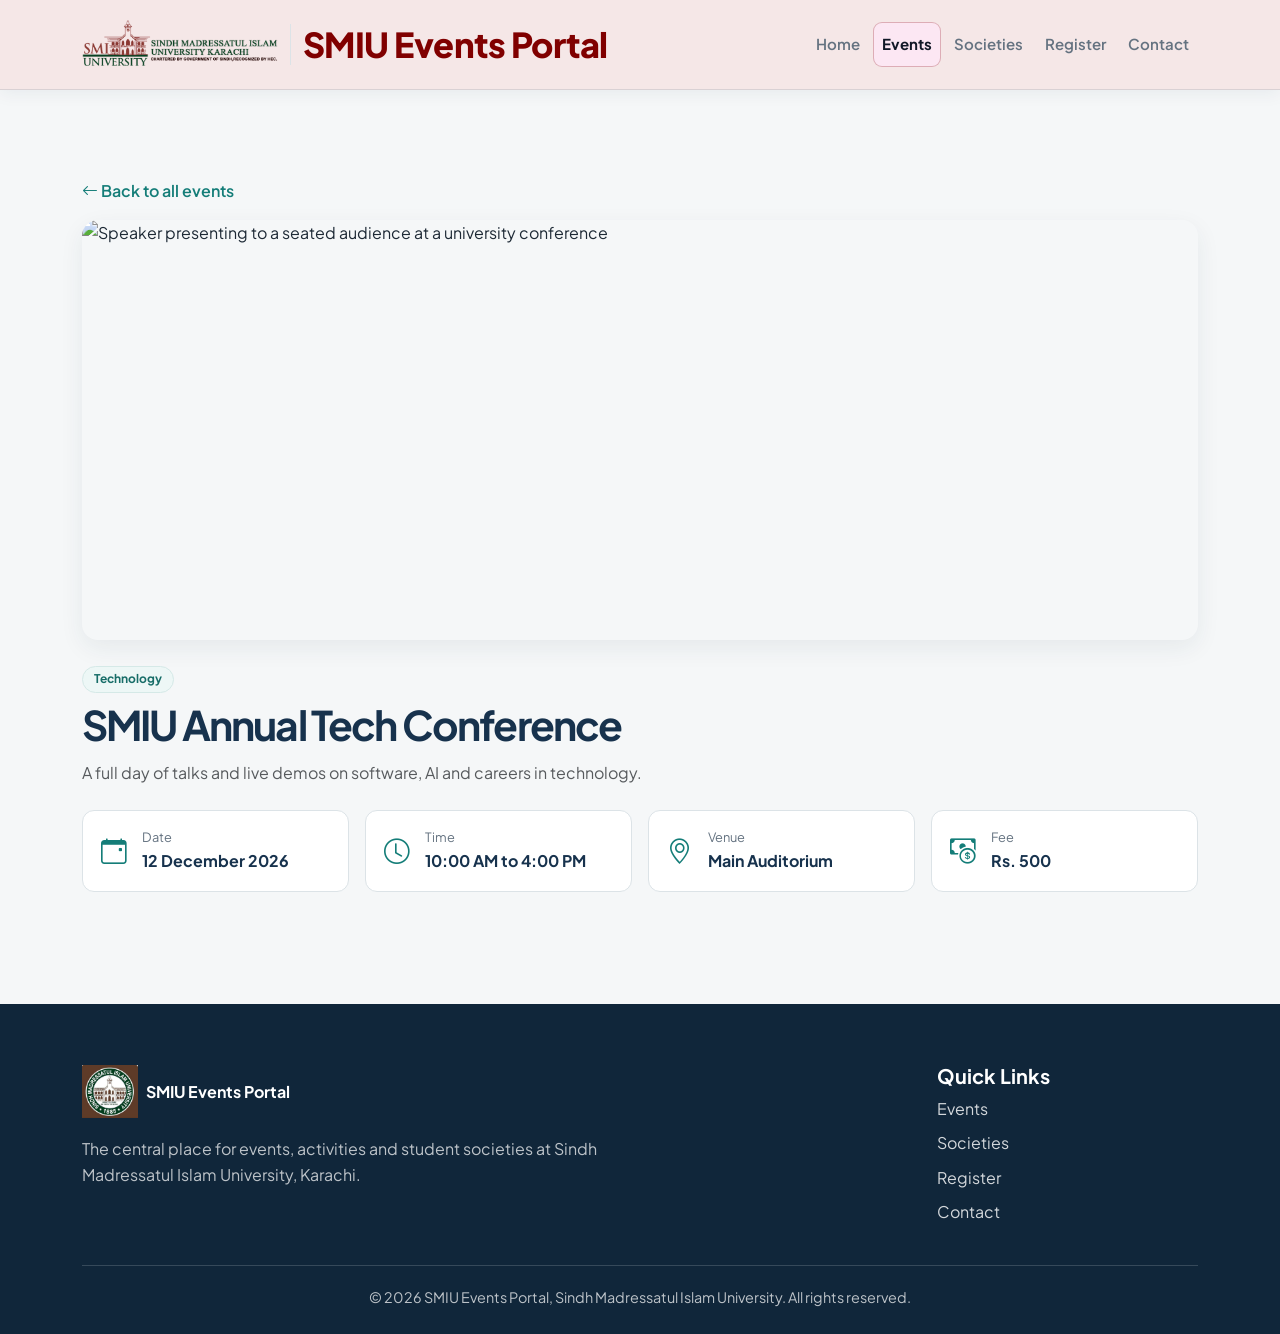
==== event-details.html @ 09c9e98c "Create event details page layout" ====
<!DOCTYPE html>
<html lang="en">
<head>
  <meta charset="UTF-8">
  <meta name="viewport" content="width=device-width, initial-scale=1">
  <meta name="description" content="Event details, schedule, speakers and registration for the SMIU Annual Tech Conference.">
  <title>SMIU Events Portal | Event Details</title>

  <link rel="preconnect" href="https://fonts.googleapis.com">
  <link rel="preconnect" href="https://fonts.gstatic.com" crossorigin>
  <link href="https://fonts.googleapis.com/css2?family=Plus+Jakarta+Sans:wght@400;500;600;700;800&display=swap" rel="stylesheet">
  <link href="https://cdn.jsdelivr.net/npm/bootstrap@5.3.3/dist/css/bootstrap.min.css" rel="stylesheet">
  <link href="https://cdn.jsdelivr.net/npm/bootstrap-icons@1.11.3/font/bootstrap-icons.min.css" rel="stylesheet">
  <link href="CSS/style.css" rel="stylesheet">
</head>
<body class="smiu-body">

  <!-- COMMON NAVBAR -->
  <header>
    <nav class="navbar navbar-expand-lg site-navbar sticky-top" aria-label="Main navigation">
      <div class="container">
        <a class="navbar-brand site-navbar__brand d-flex align-items-center gap-2" href="index.html">
          <img src="Images/smiu-logo.png" alt="SMIU Logo" class="site-navbar__logo"
               onerror="this.style.display='none'; this.nextElementSibling.style.display='inline-block';">
          <i class="bi bi-mortarboard-fill fs-3 text-primary" style="display:none;" aria-hidden="true"></i>
          <span class="site-navbar__brand-text">SMIU Events Portal</span>
        </a>
        <button class="navbar-toggler" type="button" data-bs-toggle="collapse" data-bs-target="#mainNav"
                aria-controls="mainNav" aria-expanded="false" aria-label="Toggle navigation menu">
          <span class="navbar-toggler-icon"></span>
        </button>
        <div class="collapse navbar-collapse" id="mainNav">
          <ul class="navbar-nav ms-auto mb-2 mb-lg-0 align-items-lg-center gap-lg-1">
            <li class="nav-item"><a class="nav-link" href="index.html">Home</a></li>
            <li class="nav-item"><a class="nav-link active" aria-current="page" href="events.html">Events</a></li>
            <li class="nav-item"><a class="nav-link" href="societies.html">Societies</a></li>
            <li class="nav-item"><a class="nav-link" href="register.html">Register</a></li>
            <li class="nav-item"><a class="nav-link" href="contact.html">Contact</a></li>
          </ul>
        </div>
      </div>
    </nav>
  </header>

  <main id="main-content">
    <section class="home-section" aria-labelledby="event-title">
      <div class="container">

        <!-- Back link -->
        <a href="events.html" class="ev-back-link mb-3 d-inline-block"><i class="bi bi-arrow-left" aria-hidden="true"></i> Back to all events</a>

        <!-- Event banner image -->
        <img src="https://images.unsplash.com/photo-1540575467063-178a50c2df87?auto=format&fit=crop&w=1400&q=70"
             class="ev-banner mb-4" alt="Speaker presenting to a seated audience at a university conference">

        <span class="badge smiu-event-badge mb-2">Technology</span>
        <h1 id="event-title" class="smiu-section-title">SMIU Annual Tech Conference</h1>
        <p class="text-muted mb-4">A full day of talks and live demos on software, AI and careers in technology.</p>

        <!-- Date, time, venue, fee -->
        <div class="row g-3 mb-4">
          <div class="col-12 col-sm-6 col-lg-3">
            <div class="ev-info-box">
              <i class="bi bi-calendar-event" aria-hidden="true"></i>
              <div><span class="ev-info-box__label">Date</span><strong>12 December 2026</strong></div>
            </div>
          </div>
          <div class="col-12 col-sm-6 col-lg-3">
            <div class="ev-info-box">
              <i class="bi bi-clock" aria-hidden="true"></i>
              <div><span class="ev-info-box__label">Time</span><strong>10:00 AM to 4:00 PM</strong></div>
            </div>
          </div>
          <div class="col-12 col-sm-6 col-lg-3">
            <div class="ev-info-box">
              <i class="bi bi-geo-alt" aria-hidden="true"></i>
              <div><span class="ev-info-box__label">Venue</span><strong>Main Auditorium</strong></div>
            </div>
          </div>
          <div class="col-12 col-sm-6 col-lg-3">
            <div class="ev-info-box">
              <i class="bi bi-cash-coin" aria-hidden="true"></i>
              <div><span class="ev-info-box__label">Fee</span><strong>Rs. 500</strong></div>
            </div>
          </div>
        </div>

        <!-- ACCORDION WILL BE ADDED HERE (Step 5) -->

        <!-- REGISTER BUTTON AND MODAL WILL BE ADDED HERE (Step 6) -->

      </div>
    </section>
  </main>

  <!-- FOOTER -->
  <footer class="site-footer">
    <div class="container">
      <div class="row g-4">
        <div class="col-12 col-md-7 col-lg-6">
          <p class="footer-brand d-flex align-items-center gap-2">
            <img src="Images/SMIU_Logo2.jpg" alt="SMIU Logo" class="site-footer__logo"
                 onerror="this.style.display='none';">
            <span>SMIU Events Portal</span>
          </p>
          <p>The central place for events, activities and student societies at Sindh Madressatul Islam University, Karachi.</p>
        </div>
        <div class="col-12 col-md-5 col-lg-3 ms-lg-auto">
          <h5>Quick Links</h5>
          <ul class="list-unstyled">
            <li class="mb-2"><a href="events.html">Events</a></li>
            <li class="mb-2"><a href="societies.html">Societies</a></li>
            <li class="mb-2"><a href="register.html">Register</a></li>
            <li class="mb-2"><a href="contact.html">Contact</a></li>
          </ul>
        </div>
      </div>
      <p class="footer-bottom mb-0">&copy; 2026 SMIU Events Portal, Sindh Madressatul Islam University. All rights reserved.</p>
    </div>
  </footer>

  <script src="https://cdn.jsdelivr.net/npm/bootstrap@5.3.3/dist/js/bootstrap.bundle.min.js"></script>
</body>
</html>
---- CSS/style.css ----
:root {
  color-scheme: light;
  --primary: #17324d;
  --primary-deep: #10263a;
  --accent: #147d78;
  --accent-hover: #106762;
  --background: #f5f7f8;
  --surface: #ffffff;
  --surface-tint: #eef3f4;
  --text: #1d2935;
  --muted: #647280;
  --border: #dce3e7;
  --shadow: 0 8px 24px rgba(23, 50, 77, 0.07);
  --radius: 16px;
}

body {
  background: var(--background);
  color: var(--text);
  font-family: "Plus Jakarta Sans", sans-serif;
  line-height: 1.65;
}

a {
  text-decoration: none;
}

img {
  max-width: 100%;
}

a:focus-visible,
button:focus-visible {
  outline: 3px solid #65c4bd;
  outline-offset: 3px;
}

/* Navigation */

.site-navbar {
  padding: 0.4rem 0;
  border-bottom: 1px solid rgba(23, 50, 77, 0.12);
  background: rgb(245, 231, 231);
  box-shadow: 0 4px 16px rgba(23, 50, 77, 0.06);
  backdrop-filter: blur(14px);
}

.site-navbar__logo {
  width: auto;
  max-width: 200px;
  height: 66px;
  flex: 0 0 auto;
  object-fit: contain;
}

.site-navbar .navbar-brand {
  display: inline-flex;
  align-items: center;
  gap: 0.75rem;
  margin-right: 1.5rem;
  color: var(--primary);
  font-weight: 700;
  font-size: 1.04rem;
  letter-spacing: -0.035em;
  line-height: 1.25;
}

.site-navbar__brand > .bi {
  width: 56px;
  height: 56px;
  flex: 0 0 56px;
  border-radius: 12px;
  background: var(--surface-tint);
  line-height: 56px;
  text-align: center;
}

.site-navbar .navbar-toggler {
  padding: 0.45rem 0.6rem;
  border-color: var(--border);
  border-radius: 9px;
  background: var(--surface);
}

.site-navbar .navbar-toggler:focus {
  box-shadow: none;
}
.site-navbar__brand-text {
  align-self: center;
  font-size: 2.15rem;
  font-weight: 800;
  letter-spacing: -0.015em;
  line-height: 1.2;
  padding-left: 12px;
  border-left: 1.5px solid var(--border);
  color: maroon;
}

@media (max-width: 768px) {
  .site-navbar__brand-text {
    font-size: 1.35rem;
  }
}
.site-navbar .nav-link {
  display: flex;
  min-height: 42px;
  align-items: center;
  padding: 0.55rem 0.9rem;
  border: 1px solid transparent;
  border-radius: 9px;
  color: var(--muted);
  font-size: 0.94rem;
  font-weight: 600;
  transition: color 160ms ease, background-color 160ms ease, border-color 160ms ease;
}

.site-navbar .nav-link:hover {
  border-color: rgba(23, 50, 77, 0.08);
  background: rgba(23, 50, 77, 0.045);
  color: var(--primary);
}
.site-navbar .nav-link.active {
  background: #FCE7F3;
  border: 1px solid rgba(128, 0, 0, 0.25);
  color: #111827;
  font-weight: 700;
}

@media (max-width: 991.98px) {
  .site-navbar .navbar-collapse {
    margin-top: 0.65rem;
    padding-top: 0.65rem;
    border-top: 1px solid var(--border);
  }

  .site-navbar .nav-link {
    min-height: 44px;
    padding: 0.6rem 0.8rem;
  }
}

/* Hero */

.home-hero {
  position: relative;
  padding: clamp(5rem, 10vw, 8rem) 0;
  background:
    linear-gradient(90deg, rgba(13, 33, 50, 0.88) 0%, rgba(13, 33, 50, 0.68) 52%, rgba(13, 33, 50, 0.24) 100%),
    url("../Images/smiu_hero.jpg") center 52% / cover no-repeat;
}

.home-hero__content {
  max-width: 760px;
  padding: 0.5rem 0;
}

.home-hero__title {
  max-width: 720px;
  color: #fff;
  font-size: clamp(2.5rem, 5.2vw, 4.25rem);
  font-weight: 700;
  letter-spacing: -0.055em;
  line-height: 1.08;
}

.home-hero__lead {
  max-width: 680px;
  margin: 1.35rem 0 1.75rem;
  color: rgba(255, 255, 255, 0.88);
  font-size: clamp(1rem, 1.5vw, 1.12rem);
}

/* Buttons */

.btn-smiu-primary,
.btn-smiu-accent {
  border: 1px solid var(--accent);
  background: var(--accent);
  color: #fff;
  font-weight: 700;
  transition: background-color 160ms ease, border-color 160ms ease, transform 160ms ease;
}

.btn-smiu-primary {
  padding: 0.72rem 1.25rem;
  border-radius: 9px;
}

.btn-smiu-accent {
  border-radius: 8px;
}

.btn-smiu-primary:hover,
.btn-smiu-accent:hover {
  transform: translateY(-1px);
  border-color: var(--accent-hover);
  background: var(--accent-hover);
  color: #fff;
}

.btn-smiu-hero-outline {
  padding: 0.72rem 1.25rem;
  border: 1px solid rgba(255, 255, 255, 0.75);
  border-radius: 9px;
  background: rgba(16, 38, 58, 0.2);
  color: #fff;
  font-weight: 700;
  transition: background-color 160ms ease, color 160ms ease;
}

.btn-smiu-hero-outline:hover {
  background: #fff;
  color: var(--primary);
}

/* Sections */

.home-section {
  padding: clamp(3.75rem, 7vw, 5.5rem) 0;
}

.home-section--tinted {
  background: var(--surface-tint);
}

.home-section__header {
  margin-bottom: 2rem;
}

.smiu-section-title {
  margin-bottom: 0.65rem;
  color: var(--primary);
  font-size: clamp(1.9rem, 3.5vw, 2.55rem);
  font-weight: 700;
  letter-spacing: -0.045em;
  line-height: 1.2;
}

.smiu-section-subtitle {
  max-width: 700px;
  margin: 0 auto;
  color: var(--muted);
}

/* Featured events carousel */

.home-carousel {
  margin-top: 2.5rem;
  overflow: hidden;
  border: 1px solid rgba(23, 50, 77, 0.12);
  border-radius: var(--radius);
  background: var(--primary-deep);
  box-shadow: var(--shadow);
}

.home-carousel .carousel-item {
  position: relative;
}

.home-carousel .carousel-item::after {
  position: absolute;
  z-index: 1;
  inset: 30% 0 0;
  background: linear-gradient(0deg, rgba(10, 25, 38, 0.86), rgba(10, 25, 38, 0));
  content: "";
  pointer-events: none;
}

.home-carousel img {
  display: block;
  width: 100%;
  height: 500px;
  object-fit: cover;
}

.home-carousel .carousel-caption {
  z-index: 2;
  right: 6.5rem;
  bottom: 2.5rem;
  left: 6.5rem;
  width: auto;
  padding: 0;
  color: #fff;
  text-align: left;
  text-shadow: 0 1px 8px rgba(0, 0, 0, 0.22);
}

.home-carousel .carousel-caption h5 {
  margin-bottom: 0.4rem;
  color: #fff;
  font-size: clamp(1.3rem, 2.5vw, 1.8rem);
  font-weight: 700;
  letter-spacing: -0.025em;
}

.home-carousel .carousel-caption p:not(.featured-carousel__date) {
  max-width: 620px;
  margin-bottom: 1rem;
  color: rgba(255, 255, 255, 0.9);
}

.featured-carousel__date {
  color: #9ce0d8;
  font-size: 0.9rem;
  font-weight: 700;
}

.home-carousel .carousel-indicators {
  z-index: 3;
  right: 1.25rem;
  bottom: 1rem;
  left: auto;
  justify-content: flex-end;
  margin: 0;
}

.home-carousel .carousel-indicators [data-bs-target] {
  width: 8px;
  height: 8px;
  margin: 0 4px;
  border: 0;
  border-radius: 50%;
}

.home-carousel .carousel-control-prev,
.home-carousel .carousel-control-next {
  z-index: 3;
  width: 4.5rem;
}

.home-carousel .carousel-control-prev-icon,
.home-carousel .carousel-control-next-icon {
  width: 2.6rem;
  height: 2.6rem;
  border: 1px solid rgba(255, 255, 255, 0.45);
  border-radius: 50%;
  background-color: rgba(16, 38, 58, 0.48);
  background-size: 42%;
}

/* Event cards */

.smiu-event-card {
  height: 100%;
  overflow: hidden;
  border: 1px solid var(--border);
  border-radius: 12px;
  background: var(--surface);
  box-shadow: 0 2px 8px rgba(23, 50, 77, 0.035);
  transition: box-shadow 180ms ease, transform 180ms ease;
}

.smiu-event-card:hover {
  transform: translateY(-4px);
  box-shadow: 0 10px 24px rgba(23, 50, 77, 0.1);
}

.smiu-event-card img {
  width: 100%;
  height: 220px;
  object-fit: cover;
}

.smiu-event-card .card-body {
  padding: 1.35rem;
}

.smiu-event-card .card-title {
  color: var(--primary);
  font-weight: 700;
  letter-spacing: -0.02em;
}

.smiu-event-card .card-text {
  color: var(--muted);
}

.smiu-event-card .small {
  color: var(--muted) !important;
}

.smiu-event-badge {
  padding: 0.4rem 0.7rem;
  border: 1px solid #d5e9e7;
  border-radius: 999px;
  background: #edf7f6;
  color: #176d68;
  font-weight: 700;
}

/* Feature boxes */

.smiu-feature-box {
  height: 100%;
  padding: 2rem 1.5rem;
  border: 1px solid var(--border);
  border-radius: 12px;
  background: var(--surface);
  text-align: center;
  box-shadow: 0 2px 8px rgba(23, 50, 77, 0.035);
  transition: border-color 180ms ease, box-shadow 180ms ease, transform 180ms ease;
}

.smiu-feature-box:hover {
  transform: translateY(-3px);
  border-color: #bfd9d7;
  box-shadow: var(--shadow);
}

.smiu-feature-box i {
  display: flex;
  width: 64px;
  height: 64px;
  align-items: center;
  justify-content: center;
  margin: 0 auto 1.25rem;
  border: 1px solid #d5e9e7;
  border-radius: 50%;
  background: #edf7f6;
  color: var(--accent);
  font-size: 1.65rem;
  line-height: 1;
}

.smiu-feature-box h5 {
  margin-bottom: 0.65rem;
  color: var(--primary);
  font-weight: 700;
}

.smiu-feature-box p {
  color: var(--muted);
}

/* Call to action */

.smiu-cta {
  padding: clamp(2.5rem, 6vw, 4.25rem) 1.5rem;
  border: 1px solid rgba(255, 255, 255, 0.12);
  border-radius: var(--radius);
  background: var(--primary);
  color: #fff;
  text-align: center;
}

.smiu-cta h2 {
  margin-bottom: 0.65rem;
  color: #fff;
  font-size: clamp(1.65rem, 3.5vw, 2.35rem);
  font-weight: 700;
  letter-spacing: -0.04em;
}

.smiu-cta p {
  color: rgba(255, 255, 255, 0.82);
}

.smiu-cta .btn-light {
  border: 1px solid #fff;
  border-radius: 9px;
  color: var(--primary);
  transition: background-color 160ms ease, color 160ms ease;
}

.smiu-cta .btn-light:hover {
  border-color: #e4f2f1;
  background: #e4f2f1;
}

/* Footer */

.site-footer {
  margin-top: 0;
  padding: 3.75rem 0 1.5rem;
  background: #10263a;
  color: #fff;
}

.site-footer__logo {
  width: 56px;
  height: 56px;
  object-fit: contain;
}

.site-footer h5,
.site-footer .footer-brand {
  color: #fff;
  font-weight: 700;
}

.site-footer p {
  color: rgba(255, 255, 255, 0.72);
}

.site-footer a {
  color: rgba(255, 255, 255, 0.82);
  transition: color 160ms ease;
}

.site-footer a:hover {
  color: #9ce0d8;
}

.footer-bottom {
  margin-top: 1.5rem;
  padding-top: 1.25rem;
  border-top: 1px solid rgba(255, 255, 255, 0.16);
  color: rgba(255, 255, 255, 0.65);
  text-align: center;
  font-size: 0.9rem;
}

@media (max-width: 767.98px) {
  .home-hero {
    padding: 5rem 0;
    background-position: 58% center;
  }

  .home-hero__content {
    max-width: 600px;
  }

  .home-carousel img {
    height: 420px;
  }

  .home-carousel .carousel-caption {
    right: 3.5rem;
    bottom: 2.75rem;
    left: 3.5rem;
  }

  .home-carousel .carousel-indicators {
    top: 1rem;
    right: 1rem;
    bottom: auto;
  }

  .home-carousel .carousel-control-prev,
  .home-carousel .carousel-control-next {
    width: 3rem;
  }

  .home-carousel .carousel-control-prev-icon,
  .home-carousel .carousel-control-next-icon {
    width: 2.2rem;
    height: 2.2rem;
  }
}

@media (max-width: 575.98px) {
  .home-hero {
    padding: 4rem 0;
    background-image:
      linear-gradient(90deg, rgba(13, 33, 50, 0.9), rgba(13, 33, 50, 0.68)),
      url("../Images/smiu_hero.jpg");
  }

  .home-hero__title {
    font-size: clamp(2.25rem, 11vw, 3.2rem);
  }

  .home-carousel img {
    height: 390px;
  }

  .home-carousel .carousel-caption {
    right: 2.75rem;
    bottom: 2.5rem;
    left: 2.75rem;
  }

  .home-carousel .carousel-caption p:not(.featured-carousel__date) {
    margin-bottom: 0.75rem;
    font-size: 0.9rem;
    line-height: 1.45;
  }

  .home-carousel .carousel-control-prev,
  .home-carousel .carousel-control-next {
    width: 2.5rem;
  }
}

@media (prefers-reduced-motion: reduce) {
  *,
  *::before,
  *::after {
    scroll-behavior: auto !important;
    transition-duration: 0.01ms !important;
  }
}

/* events page styling */
/* ===== Ansharah: Events pages (unique prefix: ev-) ===== */

/* Page header banner used on Events and Event Details pages */
.ev-page-header {
  padding: clamp(3rem, 6vw, 4.5rem) 0;
  background: var(--primary);
  color: #fff;
}

.ev-page-header__title {
  color: #fff;
  font-size: clamp(2rem, 4.5vw, 3rem);
  font-weight: 700;
  letter-spacing: -0.04em;
}

.ev-page-header__lead {
  max-width: 640px;
  margin: 0.5rem auto 0;
  color: rgba(255, 255, 255, 0.85);
}

/* Date badge on event cards */
.ev-date-badge {
  padding: 0.4rem 0.7rem;
  border: 1px solid #d5e9e7;
  border-radius: 999px;
  background: var(--primary);
  color: #fff;
  font-weight: 700;
}


/* Schedule table */
.ev-table {
  overflow: hidden;
  border-radius: 12px;
  background: var(--surface);
  box-shadow: var(--shadow);
}

.ev-table thead th {
  background: var(--accent);
  color: #fff;
  font-weight: 700;
  white-space: nowrap;
}


/* Event details page */
.ev-back-link {
  color: var(--accent);
  font-weight: 600;
}

.ev-back-link:hover {
  color: var(--accent-hover);
}

.ev-banner {
  display: block;
  width: 100%;
  height: clamp(220px, 40vw, 420px);
  object-fit: cover;
  border-radius: var(--radius);
  box-shadow: var(--shadow);
}

.ev-info-box {
  display: flex;
  height: 100%;
  align-items: center;
  gap: 0.9rem;
  padding: 1rem 1.15rem;
  border: 1px solid var(--border);
  border-radius: 12px;
  background: var(--surface);
}

.ev-info-box i {
  color: var(--accent);
  font-size: 1.6rem;
}

.ev-info-box__label {
  display: block;
  color: var(--muted);
  font-size: 0.8rem;
}

.ev-info-box strong {
  color: var(--primary);
}
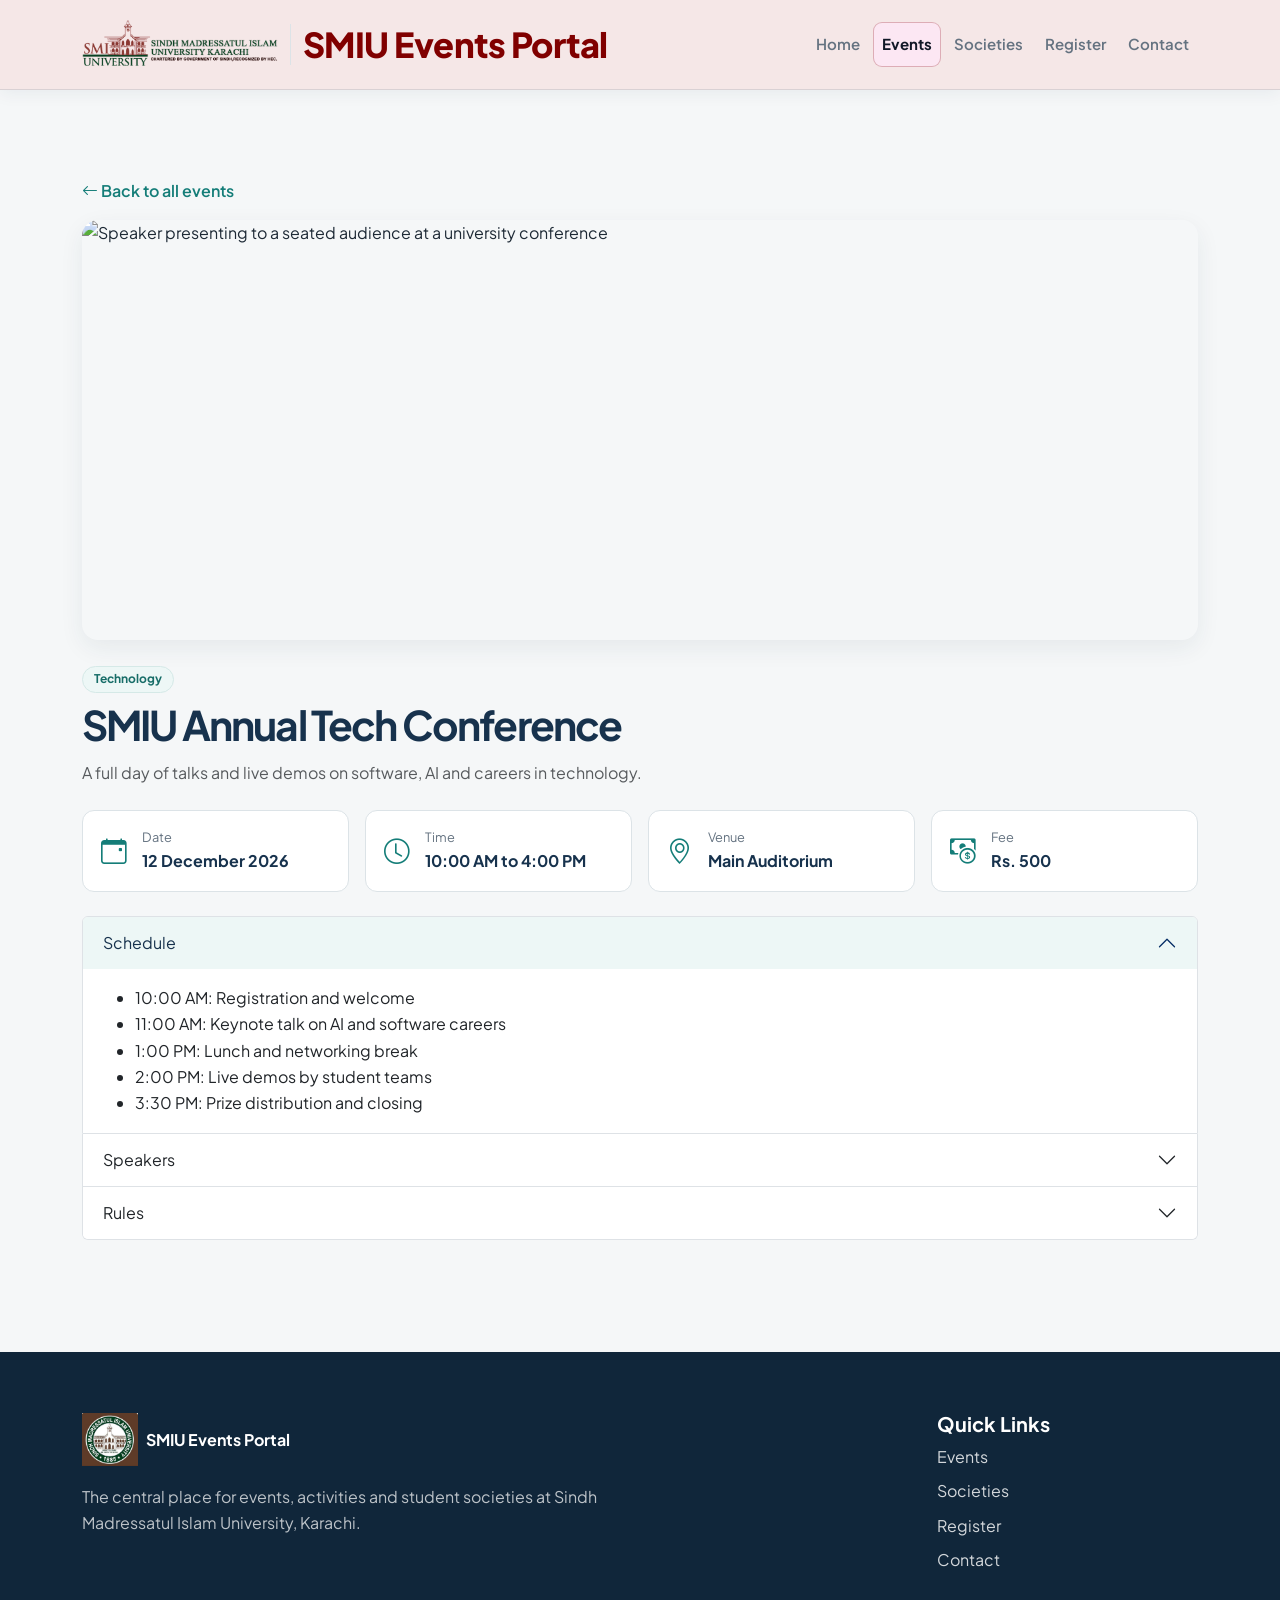
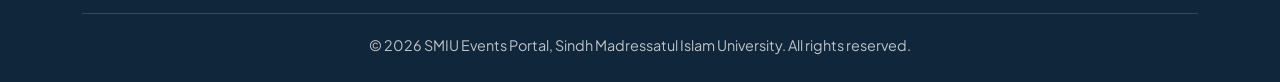
==== commit de5fed2b: "Create event details accordion" ====
--- a/event-details.html
+++ b/event-details.html
@@ -85,7 +85,65 @@
           </div>
         </div>
 
-        <!-- ACCORDION WILL BE ADDED HERE (Step 5) -->
+                <!-- ACCORDION: Schedule, Speakers, Rules -->
+        <div class="accordion ev-accordion mb-4" id="eventAccordion">
+          <div class="accordion-item">
+            <h2 class="accordion-header">
+              <button class="accordion-button" type="button" data-bs-toggle="collapse"
+                      data-bs-target="#collapseSchedule" aria-expanded="true" aria-controls="collapseSchedule">
+                Schedule
+              </button>
+            </h2>
+            <div id="collapseSchedule" class="accordion-collapse collapse show" data-bs-parent="#eventAccordion">
+              <div class="accordion-body">
+                <ul class="mb-0">
+                  <li>10:00 AM: Registration and welcome</li>
+                  <li>11:00 AM: Keynote talk on AI and software careers</li>
+                  <li>1:00 PM: Lunch and networking break</li>
+                  <li>2:00 PM: Live demos by student teams</li>
+                  <li>3:30 PM: Prize distribution and closing</li>
+                </ul>
+              </div>
+            </div>
+          </div>
+
+          <div class="accordion-item">
+            <h2 class="accordion-header">
+              <button class="accordion-button collapsed" type="button" data-bs-toggle="collapse"
+                      data-bs-target="#collapseSpeakers" aria-expanded="false" aria-controls="collapseSpeakers">
+                Speakers
+              </button>
+            </h2>
+            <div id="collapseSpeakers" class="accordion-collapse collapse" data-bs-parent="#eventAccordion">
+              <div class="accordion-body">
+                <ul class="mb-0">
+                  <li>Guest speaker from the software industry (Keynote)</li>
+                  <li>SMIU alumni working in AI and cloud computing</li>
+                  <li>Faculty members from the Computer Science department</li>
+                </ul>
+              </div>
+            </div>
+          </div>
+
+          <div class="accordion-item">
+            <h2 class="accordion-header">
+              <button class="accordion-button collapsed" type="button" data-bs-toggle="collapse"
+                      data-bs-target="#collapseRules" aria-expanded="false" aria-controls="collapseRules">
+                Rules
+              </button>
+            </h2>
+            <div id="collapseRules" class="accordion-collapse collapse" data-bs-parent="#eventAccordion">
+              <div class="accordion-body">
+                <ul class="mb-0">
+                  <li>Bring your university ID card.</li>
+                  <li>Be seated 15 minutes before the start time.</li>
+                  <li>Mobile phones must be on silent during sessions.</li>
+                  <li>Registration is required to attend.</li>
+                </ul>
+              </div>
+            </div>
+          </div>
+        </div>
 
         <!-- REGISTER BUTTON AND MODAL WILL BE ADDED HERE (Step 6) -->
 
--- a/CSS/style.css
+++ b/CSS/style.css
@@ -684,4 +684,17 @@
 
 .ev-info-box strong {
   color: var(--primary);
+}
+
+
+/* Accordion in teal theme */
+.ev-accordion .accordion-button:not(.collapsed) {
+  background: #edf7f6;
+  color: var(--primary);
+  box-shadow: none;
+}
+
+.ev-accordion .accordion-button:focus {
+  border-color: var(--accent);
+  box-shadow: 0 0 0 0.2rem rgba(20, 125, 120, 0.25);
 }
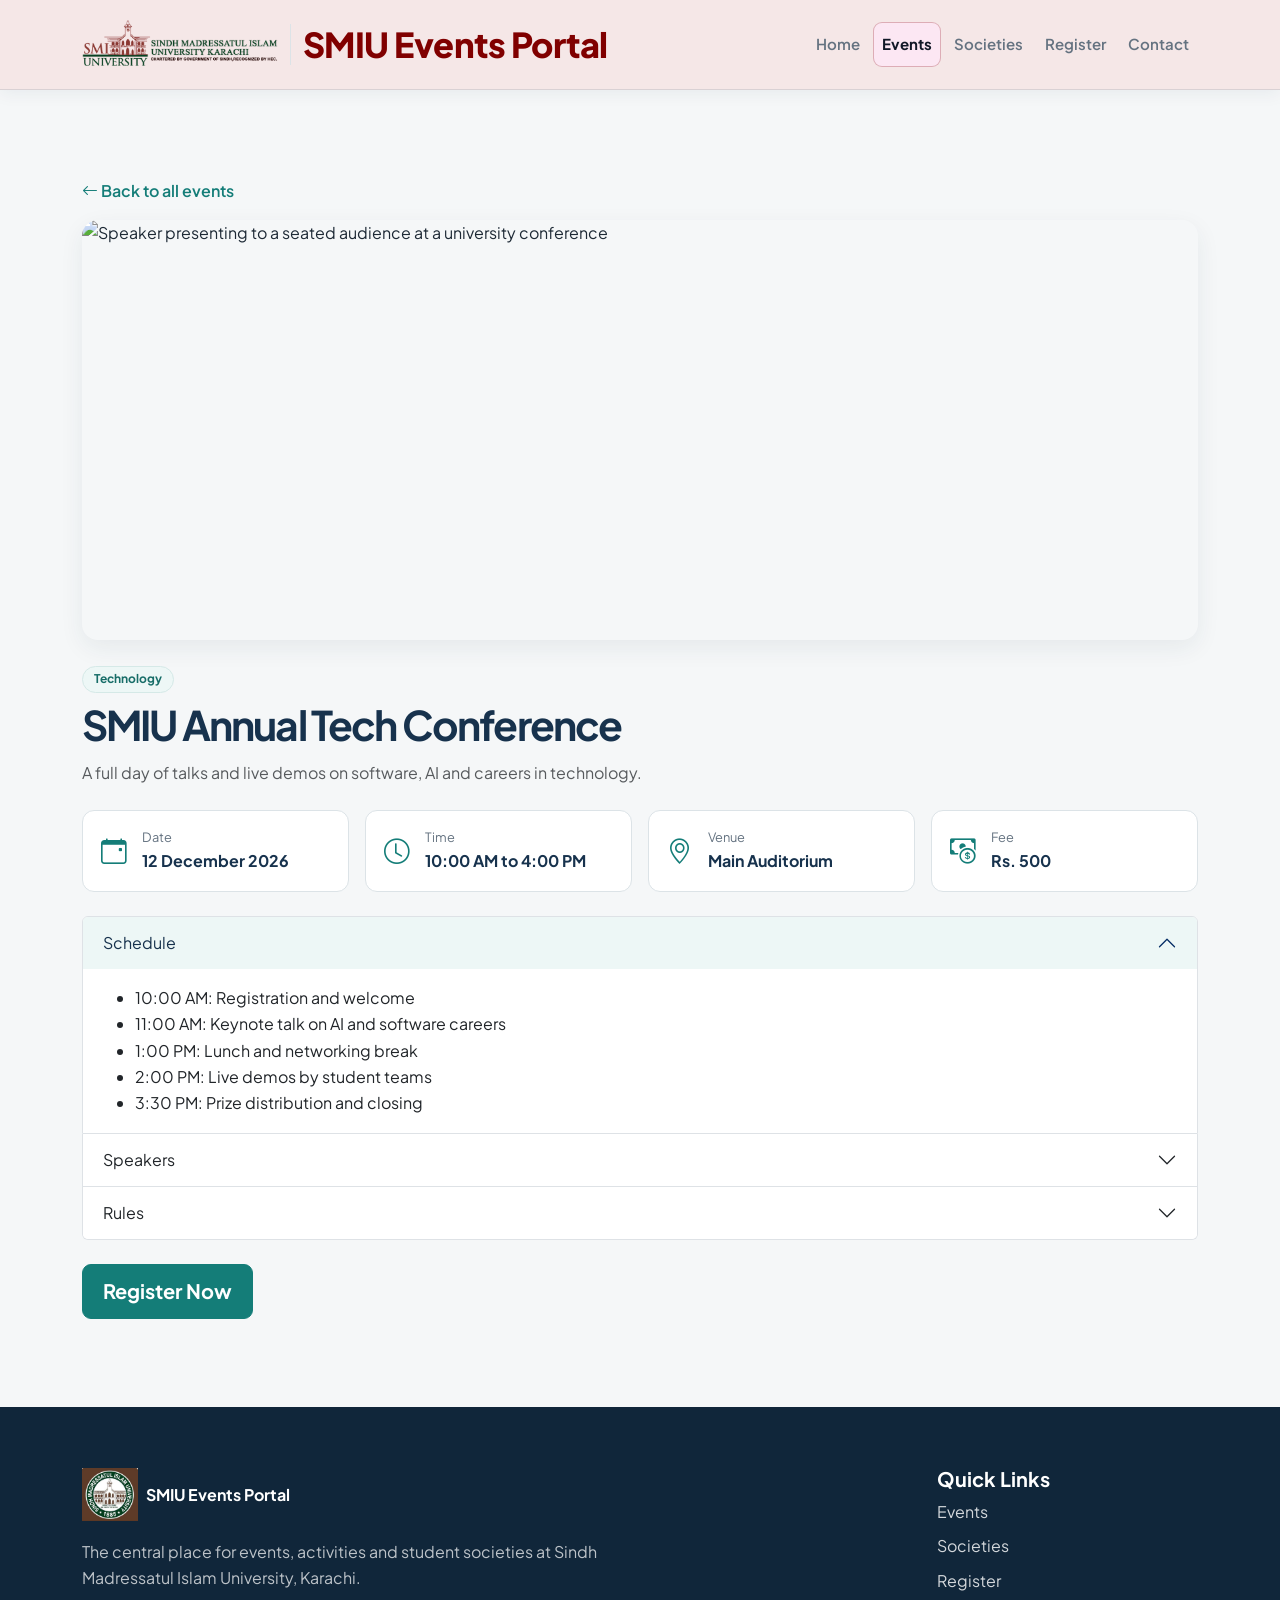
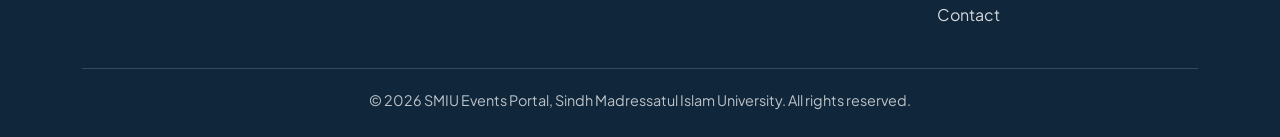
==== commit 7cc70277: "Add registration modal form" ====
--- a/event-details.html
+++ b/event-details.html
@@ -145,7 +145,46 @@
           </div>
         </div>
 
-        <!-- REGISTER BUTTON AND MODAL WILL BE ADDED HERE (Step 6) -->
+                <!-- Register Now button: opens the modal -->
+        <button type="button" class="btn btn-lg btn-smiu-primary" data-bs-toggle="modal" data-bs-target="#registerModal">
+          Register Now
+        </button>
+
+        <!-- REGISTRATION MODAL -->
+        <div class="modal fade" id="registerModal" tabindex="-1" aria-labelledby="registerModalLabel" aria-hidden="true">
+          <div class="modal-dialog modal-dialog-centered">
+            <div class="modal-content ev-modal">
+              <div class="modal-header">
+                <h2 class="modal-title h5" id="registerModalLabel">Register for SMIU Annual Tech Conference</h2>
+                <button type="button" class="btn-close" data-bs-dismiss="modal" aria-label="Close"></button>
+              </div>
+
+              <form id="quickRegisterForm">
+                <div class="modal-body">
+                  <div class="mb-3">
+                    <label for="modalName" class="form-label">Full Name</label>
+                    <input type="text" class="form-control" id="modalName" placeholder="Enter your full name" required>
+                  </div>
+                  <div class="mb-3">
+                    <label for="modalRoll" class="form-label">Roll Number</label>
+                    <input type="text" class="form-control" id="modalRoll" placeholder="e.g. 2024-CS-001" required>
+                  </div>
+                  <div class="mb-3">
+                    <label for="modalEmail" class="form-label">Email</label>
+                    <input type="email" class="form-control" id="modalEmail" placeholder="you@example.com" required>
+                  </div>
+                  <div id="modalSuccess" class="alert alert-success d-none mb-0" role="alert">
+                    Thank you! Your registration has been received.
+                  </div>
+                </div>
+                <div class="modal-footer">
+                  <button type="button" class="btn btn-outline-secondary" data-bs-dismiss="modal">Close</button>
+                  <button type="submit" class="btn btn-smiu-primary">Submit</button>
+                </div>
+              </form>
+            </div>
+          </div>
+        </div>
 
       </div>
     </section>
@@ -178,5 +217,14 @@
   </footer>
 
   <script src="https://cdn.jsdelivr.net/npm/bootstrap@5.3.3/dist/js/bootstrap.bundle.min.js"></script>
+
+    <!-- Show a success message instead of reloading the page -->
+  <script>
+    document.getElementById('quickRegisterForm').addEventListener('submit', function (e) {
+      e.preventDefault();
+      document.getElementById('modalSuccess').classList.remove('d-none');
+      this.reset();
+    });
+  </script>
 </body>
 </html>
--- a/CSS/style.css
+++ b/CSS/style.css
@@ -697,4 +697,17 @@
 .ev-accordion .accordion-button:focus {
   border-color: var(--accent);
   box-shadow: 0 0 0 0.2rem rgba(20, 125, 120, 0.25);
+}
+
+
+/* Registration modal */
+.ev-modal {
+  border: 1px solid var(--border);
+  border-radius: var(--radius);
+}
+
+.ev-modal .modal-header {
+  background: var(--surface-tint);
+  border-bottom: 1px solid var(--border);
+  color: var(--primary);
 }
